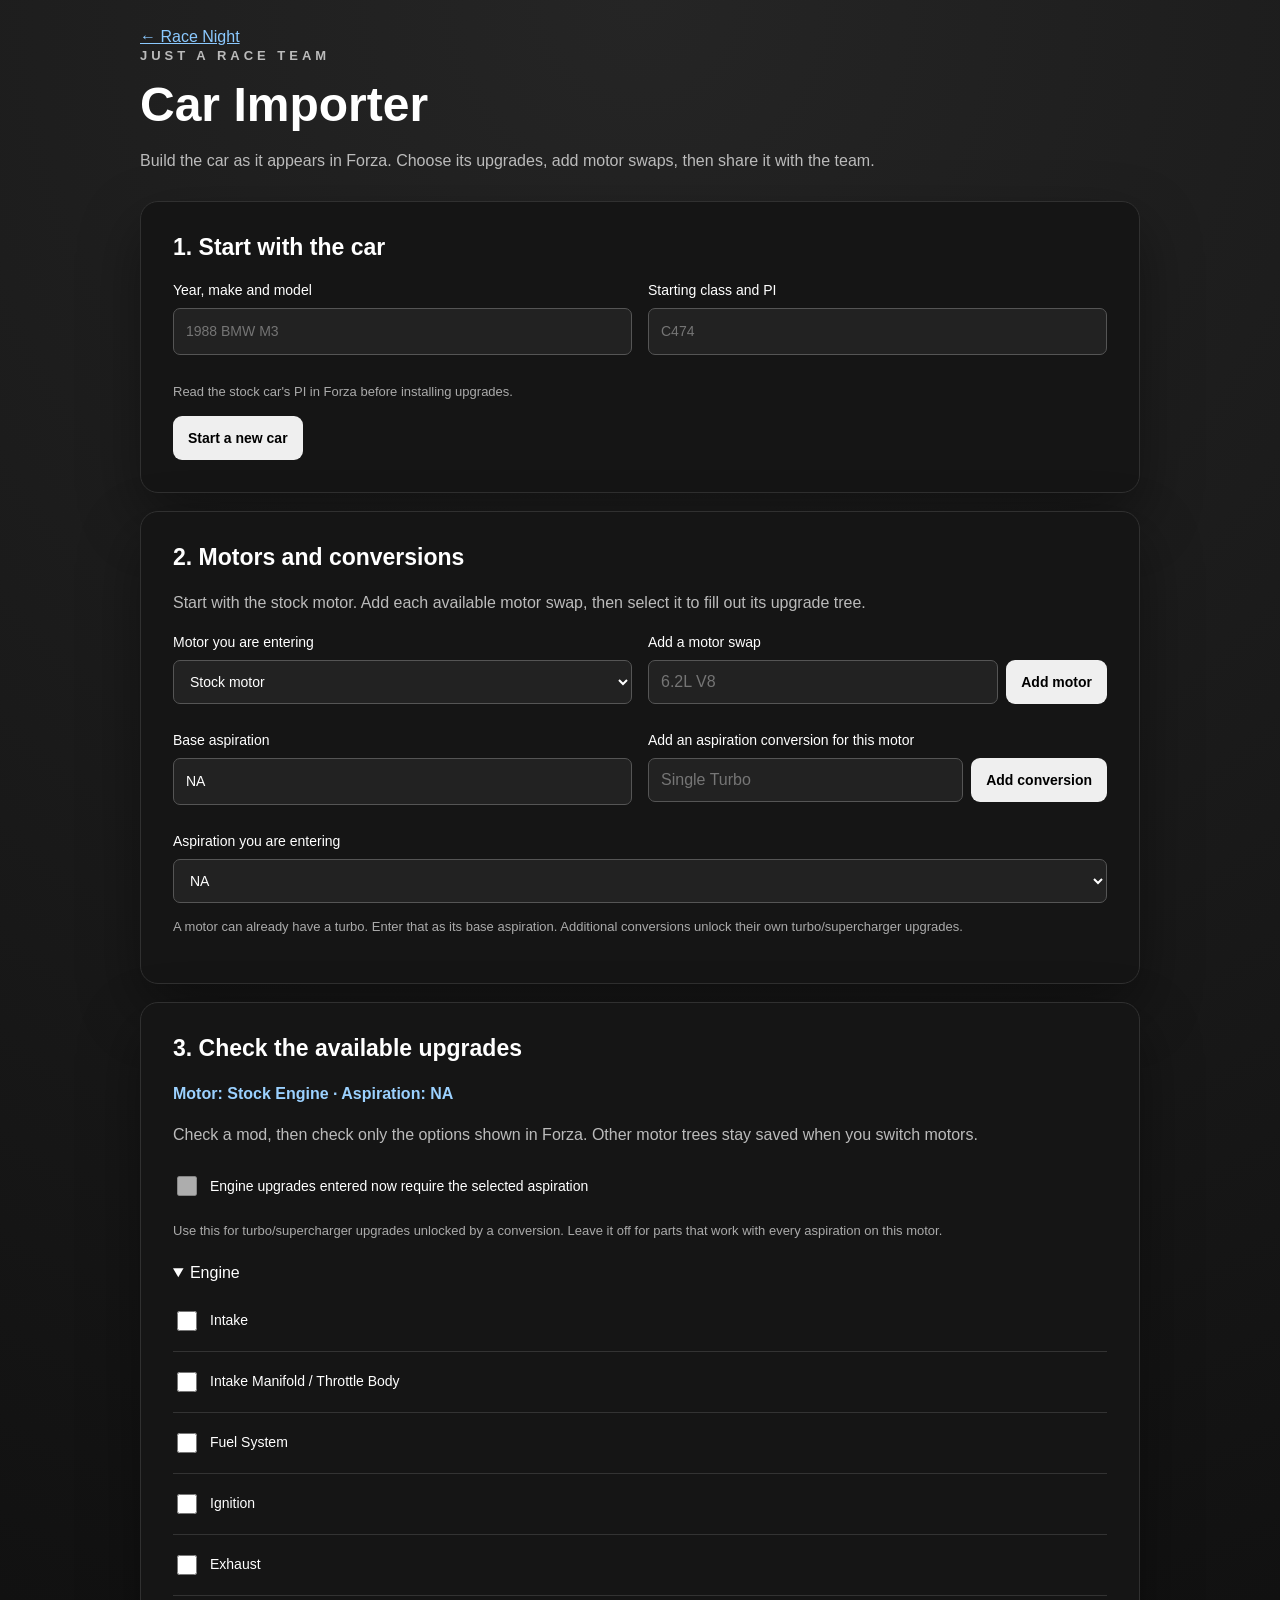
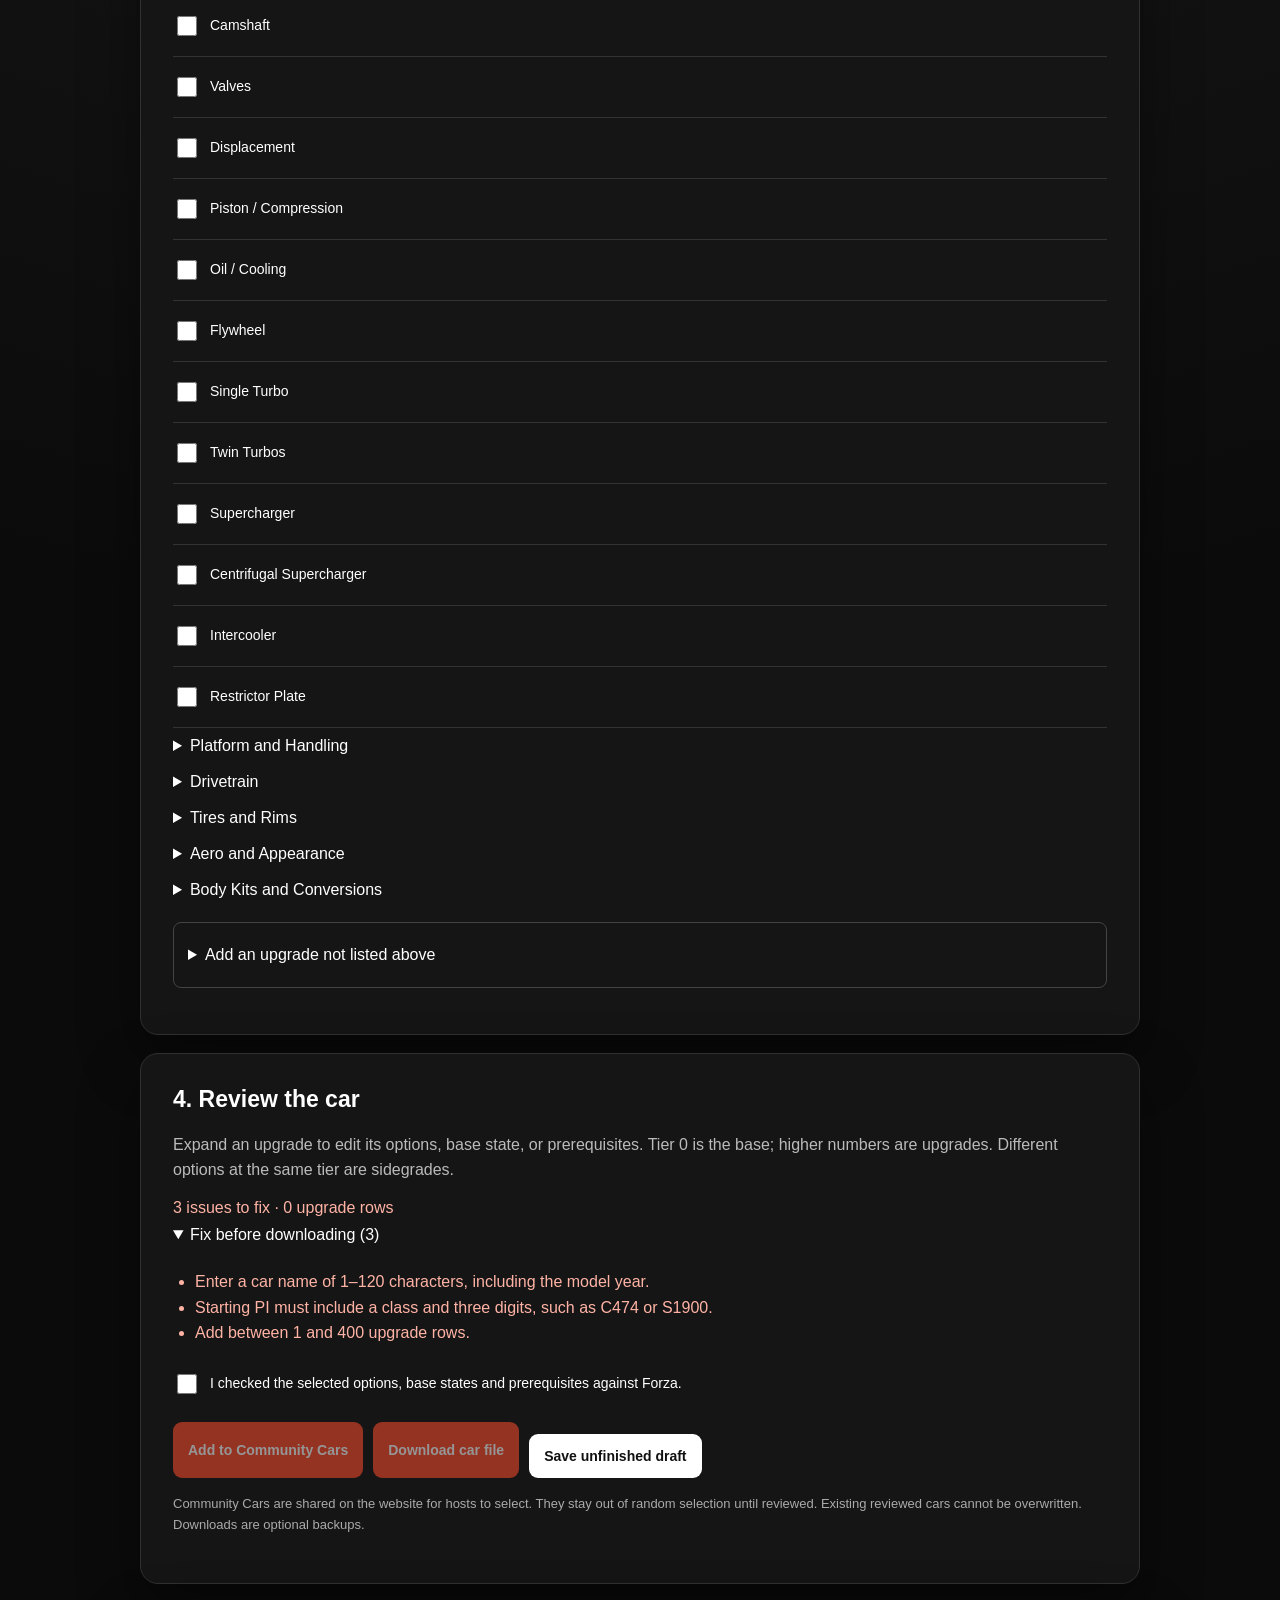
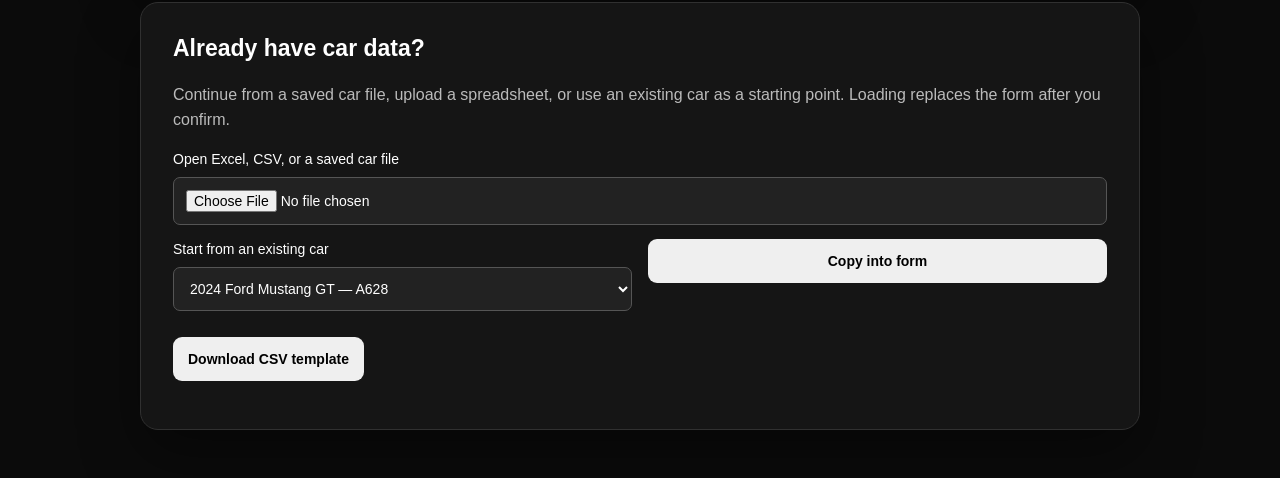
==== importer.html @ a51fe760 "Add guided car builder and community car submissions" ====
<!DOCTYPE html>
<html lang="en">
<head>
    <meta charset="UTF-8">
    <meta name="viewport" content="width=device-width, initial-scale=1.0">
    <meta name="description" content="Build and review a Forza car upgrade tree for Just A Race Team.">
    <title>Car Importer · Just A Race Team</title>
    <link rel="stylesheet" href="style.css?v=10">
    <link rel="stylesheet" href="importer.css?v=1">
</head>
<body>
<main class="app importer-app">
    <header class="importer-header">
        <a href="index.html">← Race Night</a>
        <p class="eyebrow">JUST A RACE TEAM</p>
        <h1>Car Importer</h1>
        <p>Build the car as it appears in Forza. Choose its upgrades, add motor swaps, then share it with the team.</p>
    </header>

    <section class="game-card importer-section" aria-labelledby="carHeading">
        <h2 id="carHeading">1. Start with the car</h2>
        <div class="importer-grid">
            <label>Year, make and model<input id="importCarName" maxlength="120" placeholder="1988 BMW M3" autocomplete="off"></label>
            <label>Starting class and PI<input id="importCarPI" maxlength="6" placeholder="C474" autocomplete="off"></label>
        </div>
        <p class="importer-hint">Read the stock car's PI in Forza before installing upgrades.</p>
        <p id="draftStorageStatus" class="importer-hint" role="status"></p>
        <button id="newCar" type="button">Start a new car</button>
    </section>

    <section class="game-card importer-section" aria-labelledby="engineHeading">
        <h2 id="engineHeading">2. Motors and conversions</h2>
        <p>Start with the stock motor. Add each available motor swap, then select it to fill out its upgrade tree.</p>
        <div class="importer-grid">
            <label>Motor you are entering<select id="importEngine"></select></label>
            <div><label for="newEngine">Add a motor swap</label><div class="importer-inline"><input id="newEngine" maxlength="100" placeholder="6.2L V8"><button id="addEngine" type="button">Add motor</button></div></div>
        </div>
        <div class="importer-grid">
            <label>Base aspiration<input id="baseAspiration" maxlength="100" value="NA" placeholder="NA, Twin Turbos…"></label>
            <div><label for="newAspiration">Add an aspiration conversion for this motor</label><div class="importer-inline"><input id="newAspiration" maxlength="100" placeholder="Single Turbo"><button id="addAspiration" type="button">Add conversion</button></div></div>
        </div>
        <label>Aspiration you are entering<select id="importAspiration"></select></label>
        <p class="importer-hint">A motor can already have a turbo. Enter that as its base aspiration. Additional conversions unlock their own turbo/supercharger upgrades.</p>
    </section>

    <section class="game-card importer-section" aria-labelledby="upgradeHeading">
        <h2 id="upgradeHeading">3. Check the available upgrades</h2>
        <p id="engineContext" class="importer-context"></p>
        <p>Check a mod, then check only the options shown in Forza. Other motor trees stay saved when you switch motors.</p>
        <label class="importer-check"><input id="aspirationOnly" type="checkbox">Engine upgrades entered now require the selected aspiration</label>
        <p class="importer-hint">Use this for turbo/supercharger upgrades unlocked by a conversion. Leave it off for parts that work with every aspiration on this motor.</p>
        <div id="upgradeChecklist"></div>
        <details class="importer-custom"><summary>Add an upgrade not listed above</summary>
            <div class="importer-grid">
                <label>Category<select id="customCategory"></select></label>
                <label>Upgrade name<input id="customMod" maxlength="120" placeholder="Restrictor Plate"></label>
            </div>
            <button id="addCustomUpgrade" type="button">Add upgrade</button>
            <p class="importer-hint">It uses the selected motor and aspiration setting if its category is Engine. Enter its options below.</p>
        </details>
    </section>

    <section class="game-card importer-section" aria-labelledby="reviewHeading">
        <h2 id="reviewHeading">4. Review the car</h2>
        <p>Expand an upgrade to edit its options, base state, or prerequisites. Tier 0 is the base; higher numbers are upgrades. Different options at the same tier are sidegrades.</p>
        <div id="importStatus" role="status" aria-live="polite"></div>
        <div id="importMessages"></div>
        <label class="importer-check"><input id="confirmCar" type="checkbox">I checked the selected options, base states and prerequisites against Forza.</label>
        <div class="importer-actions">
            <button id="publishCar" class="primary-button" type="button" disabled>Add to Community Cars</button>
            <button id="downloadCar" class="primary-button" type="button" disabled>Download car file</button>
            <button id="downloadDraft" class="secondary-button" type="button">Save unfinished draft</button>
        </div>
        <p class="importer-hint">Community Cars are shared on the website for hosts to select. They stay out of random selection until reviewed. Existing reviewed cars cannot be overwritten. Downloads are optional backups.</p>
        <p id="publishStatus" role="status" aria-live="polite"></p>
        <div id="importRows"></div>
    </section>

    <section class="game-card importer-section" aria-labelledby="fileHeading">
        <h2 id="fileHeading">Already have car data?</h2>
        <p>Continue from a saved car file, upload a spreadsheet, or use an existing car as a starting point. Loading replaces the form after you confirm.</p>
        <label>Open Excel, CSV, or a saved car file<input id="importFile" type="file" accept=".xlsx,.csv,.tsv,.json"></label>
        <div id="sheetPicker" hidden><p>Choose the worksheets containing this car's real data. Leave example tabs unchecked.</p><div id="sheetChoices"></div><button id="loadSheets" type="button">Load selected worksheets</button></div>
        <div class="importer-grid">
            <label>Start from an existing car<select id="existingCar"></select></label>
            <button id="copyExistingCar" type="button">Copy into form</button>
        </div>
        <button id="downloadTemplate" type="button">Download CSV template</button>
        <p id="fileStatus" role="status" aria-live="polite"></p>
    </section>
</main>
<script type="module" src="importer.js?v=1"></script>
</body>
</html>
---- style.css ----
* {
    box-sizing: border-box;
}

.car-importer-link { color: #8bc9ff; }


body {
    margin: 0;
    min-height: 100vh;
    font-family: Arial, Helvetica, sans-serif;
    background: radial-gradient(circle at top, #252525, #0b0b0b 60%);
    color: white;
}


.app {
    width: min(900px, 92%);
    margin: 0 auto;
    padding: 70px 0 30px;
}


/* =========================================================
   HERO
   ========================================================= */

.hero {
    text-align: center;
    margin-bottom: 45px;
}


.eyebrow {
    margin: 0 0 10px;
    font-size: 13px;
    font-weight: bold;
    letter-spacing: 4px;
    color: #ff4d30;
}


.hero h1 {
    margin: 0;
    font-size: clamp(38px, 7vw, 70px);
    letter-spacing: -2px;
}


.subtitle {
    margin-top: 14px;
    color: #a7a7a7;
    font-size: 18px;
}


/* =========================================================
   CARDS
   ========================================================= */

.game-card {
    background: #151515;
    border: 1px solid #303030;
    border-radius: 18px;
    padding: 40px;
    box-shadow: 0 25px 60px rgba(0, 0, 0, 0.4);
}


.game-section {
    text-align: center;
}


.game-section h2 {
    margin-top: 0;
    font-size: 28px;
}


.game-section p {
    color: #999;
}


/* =========================================================
   BUTTONS
   ========================================================= */

button {
    width: 100%;
    max-width: 360px;
    padding: 16px 20px;
    border-radius: 9px;
    border: none;
    font-size: 17px;
    font-weight: bold;
    cursor: pointer;
    transition: 0.2s;
}


button:hover {
    transform: translateY(-2px);
}


button:disabled {
    opacity: 0.45;
    cursor: not-allowed;
    transform: none;
}


.primary-button {
    background: #ff4d30;
    color: white;
}


.primary-button:hover:not(:disabled) {
    background: #ff654d;
}


.secondary-button {
    background: white;
    color: #111;
    margin-top: 12px;
}


.secondary-button:hover:not(:disabled) {
    background: #dddddd;
}


.dark-button {
    margin-top: 12px;
    background: #252525;
    color: white;
    border: 1px solid #444;
}


.dark-button:hover:not(:disabled) {
    background: #303030;
}


.end-button {
    margin-top: 12px;
    background: transparent;
    color: #ff6b6b;
    border: 1px solid #773333;
}


.end-button:hover:not(:disabled) {
    background: #351515;
}


.wide-button {
    max-width: none;
}


/* =========================================================
   INPUTS
   ========================================================= */

input,
select {
    width: 100%;
    max-width: 360px;
    padding: 16px;
    background: #090909;
    color: white;
    border: 1px solid #444;
    border-radius: 9px;
    font-size: 18px;
    font-weight: bold;
    outline: none;
}


.room-code-input {
    text-align: center;
    font-size: 22px;
    letter-spacing: 5px;
    text-transform: uppercase;
}


.name-input {
    text-align: center;
    font-size: 20px;
    letter-spacing: 1px;
}


select {
    max-width: none;
    text-align: left;
}


input:focus,
select:focus {
    border-color: #ff4d30;
}


.input-label {
    display: block;
    margin-bottom: 10px;
    color: #888;
    font-size: 12px;
    font-weight: bold;
    letter-spacing: 2px;
}


/* =========================================================
   DIVIDERS
   ========================================================= */

.divider {
    display: flex;
    align-items: center;
    gap: 20px;
    margin: 38px 0;
    color: #666;
}


.divider::before,
.divider::after {
    content: "";
    height: 1px;
    flex: 1;
    background: #333;
}


/* =========================================================
   GENERAL
   ========================================================= */

.message {
    min-height: 20px;
    margin-bottom: 0;
}


.center-message {
    text-align: center;
}


.error {
    color: #ff6b6b !important;
}


.success {
    color: #7ee787 !important;
}


.hidden {
    display: none !important;
}


/* =========================================================
   LOBBY
   ========================================================= */

.lobby-card {
    text-align: left;
}


.lobby-header {
    display: flex;
    align-items: center;
    justify-content: space-between;
    gap: 20px;
    margin-bottom: 30px;
}


.lobby-header h2 {
    margin: 5px 0 0;
    font-size: 32px;
}


#lobbyRoomCode,
#gameRoomCode {
    color: #ff4d30;
    letter-spacing: 3px;
}


.small-button {
    width: auto;
    max-width: none;
    padding: 10px 18px;
    background: transparent;
    color: #aaa;
    border: 1px solid #444;
}


.small-button:hover {
    color: white;
    border-color: #777;
}


.lobby-meta {
    padding: 18px 20px;
    margin-bottom: 30px;
    background: #0c0c0c;
    border: 1px solid #303030;
    border-radius: 10px;
}


.lobby-meta span {
    display: block;
    margin-bottom: 6px;
    color: #777;
    font-size: 11px;
    letter-spacing: 2px;
}


.lobby-meta strong {
    font-size: 20px;
}


.player-list {
    margin-bottom: 25px;
    border: 1px solid #303030;
    border-radius: 10px;
    overflow: hidden;
}


.player-row {
    display: flex;
    align-items: center;
    justify-content: space-between;
    padding: 18px 20px;
    background: #0c0c0c;
    border-bottom: 1px solid #252525;
    font-size: 18px;
    font-weight: bold;
}


.player-row:last-child {
    border-bottom: none;
}


.host-badge {
    padding: 5px 9px;
    background: #ff4d30;
    color: white;
    border-radius: 5px;
    font-size: 10px;
    letter-spacing: 1px;
}


.lobby-note {
    margin: 25px 0;
    text-align: center;
    color: #888;
}


/* =========================================================
   ROUND / SETUP
   ========================================================= */

.round-header {
    display: flex;
    align-items: center;
    justify-content: space-between;
    margin-bottom: 20px;
}


.setup-label {
    margin: 0 0 8px;
    color: #777;
    font-size: 11px;
    font-weight: bold;
    letter-spacing: 2px;
}


.round-number {
    font-size: 42px;
    font-weight: bold;
    color: #ff4d30;
}


.ready-badge {
    padding: 8px 12px;
    border-radius: 7px;
    background: #1d6f42;
    color: white;
    font-size: 12px;
    font-weight: bold;
    letter-spacing: 2px;
}


.setup-card {
    padding: 22px;
    margin-bottom: 16px;
    background: #0c0c0c;
    border: 1px solid #303030;
    border-radius: 12px;
}


.setup-card h2 {
    margin: 0;
    font-size: 26px;
}


.setup-detail {
    margin: 8px 0 0;
    color: #999;
}


.race-heading {
    display: flex;
    align-items: center;
    justify-content: space-between;
    gap: 15px;
}


.race-type-badge {
    padding: 6px 9px;
    border-radius: 5px;
    background: #292929;
    color: white;
    font-size: 10px;
    font-weight: bold;
    letter-spacing: 1px;
}


/* =========================================================
   HOST
   ========================================================= */

.host-controls {
    margin-top: 30px;
}


.button-grid {
    display: grid;
    grid-template-columns: 1fr 1fr;
    gap: 12px;
    margin-bottom: 12px;
}


.button-grid button {
    max-width: none;
}


/* =========================================================
   STANDINGS
   ========================================================= */

.standings-table {
    overflow: hidden;
    border: 1px solid #303030;
    border-radius: 12px;
    background: #0c0c0c;
}


.standing-row {
    display: grid;
    grid-template-columns: 55px 1fr 80px 85px;
    align-items: center;
    gap: 10px;
    padding: 15px 18px;
    border-bottom: 1px solid #242424;
}


.standing-row:last-child {
    border-bottom: none;
}


.standing-header {
    color: #777;
    font-size: 11px;
    font-weight: bold;
    letter-spacing: 1px;
}


.standing-position {
    color: #ff4d30;
    font-size: 20px;
    font-weight: bold;
}


.standing-name {
    font-weight: bold;
}


.standing-points,
.standing-wins {
    text-align: right;
}


.standing-points {
    font-weight: bold;
}


.standing-wins {
    color: #aaa;
}


/* =========================================================
   RESULTS
   ========================================================= */

.finish-entry-row {
    display: grid;
    grid-template-columns: 85px 1fr;
    align-items: center;
    gap: 15px;
    margin: 15px 0;
}


.finish-place {
    font-size: 18px;
    font-weight: bold;
    color: #ff4d30;
}


.results-title {
    text-align: center;
    margin-bottom: 20px;
}


.results-title h2 {
    margin: 0;
    font-size: 40px;
    color: #ff4d30;
}


.result-row,
.reward-row {
    display: flex;
    align-items: center;
    justify-content: space-between;
    gap: 20px;
    padding: 18px 20px;
    margin-bottom: 10px;
    background: #0c0c0c;
    border: 1px solid #303030;
    border-radius: 10px;
}


.result-place {
    min-width: 55px;
    color: #ff4d30;
    font-size: 20px;
    font-weight: bold;
}


.result-name {
    flex: 1;
    font-size: 18px;
    font-weight: bold;
}


.result-points {
    color: #aaa;
    font-weight: bold;
}


.reward-info {
    flex: 1;
}


.reward-info strong {
    display: block;
    margin-bottom: 5px;
}


.reward-info span {
    color: #999;
}


/* =========================================================
   UPGRADE ROLLS
   ========================================================= */

.player-upgrade-card {
    margin-bottom: 18px;
    padding: 20px;
    background: #0c0c0c;
    border: 1px solid #303030;
    border-radius: 12px;
}


.player-upgrade-card h3 {
    margin: 0;
    font-size: 22px;
}


.upgrade-player-heading {
    display: flex;
    align-items: flex-start;
    justify-content: space-between;
    gap: 15px;
    margin-bottom: 16px;
}


.place-badge {
    padding: 6px 9px;
    background: #252525;
    border-radius: 6px;
    color: #ff4d30;
    font-size: 11px;
    font-weight: bold;
    letter-spacing: 1px;
}


.no-upgrade-box {
    padding: 18px;
    text-align: center;
    color: #888;
    border: 1px dashed #343434;
    border-radius: 9px;
}


.roll-grid {
    display: grid;
    grid-template-columns: repeat(2, minmax(0, 1fr));
    gap: 12px;
}


.roll-card {
    display: flex;
    flex-direction: column;
    min-height: 225px;
    padding: 17px;
    background: #151515;
    border: 1px solid #343434;
    border-radius: 10px;
}


.roll-card.selected-roll {
    border-color: #ff4d30;
}


.roll-number {
    margin-bottom: 8px;
    color: #777;
    font-size: 11px;
    font-weight: bold;
    letter-spacing: 1px;
}


.roll-category {
    margin-bottom: 4px;
    color: #ff4d30;
    font-size: 12px;
    font-weight: bold;
    text-transform: uppercase;
}


.roll-mod {
    margin-bottom: 12px;
    font-size: 17px;
    font-weight: bold;
}


.roll-option {
    margin-bottom: 12px;
    font-size: 21px;
    font-weight: bold;
}


.roll-current {
    margin-top: auto;
    color: #777;
    font-size: 12px;
}


.outcome-badge {
    display: inline-block;
    width: fit-content;
    margin-top: 10px;
    padding: 6px 8px;
    border-radius: 5px;
    font-size: 10px;
    font-weight: bold;
    letter-spacing: 1px;
}


.outcome-upgrade {
    background: #1d6f42;
    color: white;
}


.outcome-sidegrade {
    background: #344a7a;
    color: white;
}


.outcome-no-change {
    background: #383838;
    color: #ddd;
}


.outcome-locked {
    background: #5b321c;
    color: #ffd0a9;
}


.choose-upgrade-button {
    max-width: none;
    margin-top: 14px;
    padding: 12px;
    font-size: 14px;
}


.choice-status {
    margin-top: 12px;
    text-align: center;
    color: #aaa;
    font-size: 13px;
}


/* =========================================================
   GARAGES
   ========================================================= */

.garage-card {
    margin-bottom: 12px;
    background: #0c0c0c;
    border: 1px solid #303030;
    border-radius: 10px;
    overflow: hidden;
}


.garage-card summary {
    display: flex;
    align-items: center;
    justify-content: space-between;
    gap: 10px;
    padding: 17px 18px;
    cursor: pointer;
    font-weight: bold;
    list-style: none;
}


.garage-card summary::-webkit-details-marker {
    display: none;
}


.garage-count {
    color: #888;
    font-size: 12px;
    font-weight: normal;
}


.garage-content {
    padding: 0 18px 16px;
}


.garage-empty {
    color: #777;
}


.garage-upgrade-row {
    padding: 12px 0;
    border-top: 1px solid #242424;
}


.garage-category {
    color: #777;
    font-size: 10px;
    font-weight: bold;
    letter-spacing: 1px;
    text-transform: uppercase;
}


.garage-mod {
    margin-top: 3px;
    font-weight: bold;
}


.garage-option {
    margin-top: 4px;
    color: #ff8a74;
}


/* =========================================================
   FINAL
   ========================================================= */

.final-header {
    text-align: center;
    margin-bottom: 30px;
}


.final-header h2 {
    margin: 0;
    font-size: 38px;
}


.champion-card {
    padding: 35px 20px;
    text-align: center;
    background: #0c0c0c;
    border: 1px solid #47362a;
    border-radius: 14px;
}


.trophy {
    margin: 10px 0;
    font-size: 55px;
}


.champion-card h1 {
    margin: 5px 0;
    font-size: 38px;
    color: #ff4d30;
}


.champion-card p:last-child {
    color: #aaa;
    font-size: 18px;
}


/* =========================================================
   FOOTER
   ========================================================= */

footer {
    margin-top: 30px;
    text-align: center;
    color: #555;
    font-size: 13px;
}


/* =========================================================
   VERSION 7 — APPROXIMATE RACE MAP
   ========================================================= */

.race-map-card {
    margin-top: 14px;
}

.race-map-header {
    display: flex;
    align-items: center;
    justify-content: space-between;
    gap: 16px;
    margin-bottom: 14px;
}

.race-map-header strong {
    display: block;
    font-size: 20px;
}

.race-map-hint {
    padding: 6px 9px;
    border: 1px solid #3b3b3b;
    border-radius: 6px;
    color: #999;
    font-size: 9px;
    font-weight: bold;
    letter-spacing: 1.5px;
}

.race-map-frame {
    position: relative;
    width: min(100%, 480px);
    aspect-ratio: 4 / 5;
    margin: 0 auto;
    overflow: hidden;
    background: #070707;
    border: 1px solid #333;
    border-radius: 12px;
}

.race-map-frame img {
    display: block;
    width: 100%;
    height: 100%;
    object-fit: cover;
    filter:
        brightness(0.74)
        saturate(0.82)
        contrast(1.05);
}

.race-map-pin {
    position: absolute;
    left: 50%;
    top: 50%;
    width: 20px;
    height: 20px;
    z-index: 2;
    transform: translate(-50%, -50%);
    border: 3px solid #fff;
    border-radius: 50%;
    background: #ff4d30;
    box-shadow:
        0 0 0 4px rgba(0, 0, 0, 0.48),
        0 0 20px currentColor;
    color: #ff4d30;
    pointer-events: none;
}

.race-map-pin::after {
    content: "";
    position: absolute;
    inset: -9px;
    border: 2px solid currentColor;
    border-radius: 50%;
    opacity: 0.55;
    animation: raceMapPulse 1.8s ease-out infinite;
}

@keyframes raceMapPulse {
    0% {
        transform: scale(0.55);
        opacity: 0.7;
    }

    100% {
        transform: scale(1.45);
        opacity: 0;
    }
}

.map-race-street {
    background: #69d8f5;
    color: #69d8f5;
}

.map-race-road {
    background: #3f79ff;
    color: #3f79ff;
}

.map-race-drag {
    background: #ff4fa3;
    color: #ff4fa3;
}

.map-race-dirt,
.map-race-rally {
    background: #f2a52b;
    color: #f2a52b;
}

.map-race-cross-country {
    background: #51c878;
    color: #51c878;
}

.map-race-touge {
    background: #a777ff;
    color: #a777ff;
}

.race-map-note {
    margin: 13px 0 0;
    text-align: center;
    color: #888;
    font-size: 12px;
    line-height: 1.5;
}

.race-map-credit {
    margin: 7px 0 0;
    text-align: center;
    color: #606060;
    font-size: 10px;
}

.race-map-credit a {
    color: #777;
    text-decoration: none;
}

.race-map-credit a:hover {
    color: #aaa;
    text-decoration: underline;
}


/* =========================================================
   MOBILE
   ========================================================= */

@media (max-width: 600px) {

    .app {
        padding-top: 40px;
    }

    .game-card {
        padding: 25px 18px;
    }

    .hero {
        margin-bottom: 30px;
    }

    .lobby-header {
        align-items: flex-start;
    }

    .lobby-header h2 {
        font-size: 26px;
    }

    .button-grid,
    .roll-grid {
        grid-template-columns: 1fr;
    }

    .button-grid button {
        margin-top: 0;
    }

    .setup-card h2 {
        font-size: 22px;
    }

    .standing-row {
        grid-template-columns: 35px 1fr 55px 65px;
        padding: 13px 12px;
        font-size: 13px;
    }

    .finish-entry-row {
        grid-template-columns: 65px 1fr;
    }

    .result-row,
    .reward-row {
        padding: 14px;
    }

    .roll-card {
        min-height: 0;
    }

}


/* =========================================================
   VERSION 6 — GAME TABS
   ========================================================= */

.game-tabs {
    display: grid;
    grid-template-columns: 1fr 1fr;
    gap: 8px;
    margin: 0 0 30px;
    padding: 6px;
    background: #0b0b0b;
    border: 1px solid #303030;
    border-radius: 12px;
}

.game-tab {
    max-width: none;
    padding: 12px 16px;
    background: transparent;
    color: #8d8d8d;
    border: 1px solid transparent;
    border-radius: 8px;
    font-size: 14px;
}

.game-tab:hover {
    transform: none;
    color: white;
    background: #181818;
}

.game-tab.active {
    color: white;
    background: #252525;
    border-color: #444;
}


/* =========================================================
   VERSION 6 — FORZA-STYLE RACE COLORS
   ========================================================= */

.race-theme-card {
    border-left-width: 5px;
    transition:
        border-color 0.2s ease,
        box-shadow 0.2s ease;
}

.race-type-badge {
    border: 1px solid transparent;
}

.race-street {
    border-left-color: #69d8f5;
    box-shadow: inset 4px 0 18px rgba(105, 216, 245, 0.08);
}

.race-street .race-type-badge,
.race-type-badge.race-street {
    background: rgba(105, 216, 245, 0.16);
    border-color: rgba(105, 216, 245, 0.6);
    color: #9ceaff;
}

.race-road {
    border-left-color: #3f79ff;
    box-shadow: inset 4px 0 18px rgba(63, 121, 255, 0.08);
}

.race-road .race-type-badge,
.race-type-badge.race-road {
    background: rgba(63, 121, 255, 0.16);
    border-color: rgba(63, 121, 255, 0.6);
    color: #8bacff;
}

.race-drag {
    border-left-color: #ff4fa3;
    box-shadow: inset 4px 0 18px rgba(255, 79, 163, 0.08);
}

.race-drag .race-type-badge,
.race-type-badge.race-drag {
    background: rgba(255, 79, 163, 0.16);
    border-color: rgba(255, 79, 163, 0.62);
    color: #ff94c6;
}

.race-dirt,
.race-rally {
    border-left-color: #f2a52b;
    box-shadow: inset 4px 0 18px rgba(242, 165, 43, 0.08);
}

.race-dirt .race-type-badge,
.race-rally .race-type-badge,
.race-type-badge.race-dirt,
.race-type-badge.race-rally {
    background: rgba(242, 165, 43, 0.16);
    border-color: rgba(242, 165, 43, 0.62);
    color: #ffc768;
}

.race-cross-country {
    border-left-color: #51c878;
    box-shadow: inset 4px 0 18px rgba(81, 200, 120, 0.08);
}

.race-cross-country .race-type-badge,
.race-type-badge.race-cross-country {
    background: rgba(81, 200, 120, 0.16);
    border-color: rgba(81, 200, 120, 0.62);
    color: #83e2a3;
}

.race-touge {
    border-left-color: #a777ff;
    box-shadow: inset 4px 0 18px rgba(167, 119, 255, 0.08);
}

.race-touge .race-type-badge,
.race-type-badge.race-touge {
    background: rgba(167, 119, 255, 0.16);
    border-color: rgba(167, 119, 255, 0.62);
    color: #c6a8ff;
}


/* =========================================================
   VERSION 6 — APPLY / PASS DECISIONS
   ========================================================= */

.roll-decision-controls {
    display: grid;
    grid-template-columns: 1fr 1fr;
    gap: 8px;
    margin-top: 16px;
}

.roll-decision-controls button {
    width: 100%;
    max-width: none;
    margin: 0;
    padding: 11px 12px;
    font-size: 13px;
}

.apply-roll-button {
    background: #1f6d42;
    color: white;
    border: 1px solid #338e5b;
}

.apply-roll-button:hover {
    background: #287c4d;
}

.pass-roll-button {
    background: #292929;
    color: #bbb;
    border: 1px solid #4b4b4b;
}

.pass-roll-button:hover {
    color: white;
    background: #333;
}

.apply-roll-button.selected-decision {
    border-color: #72e5a3;
    box-shadow: 0 0 0 2px rgba(114, 229, 163, 0.18);
}

.pass-roll-button.selected-decision {
    border-color: #aaa;
    color: white;
    box-shadow: 0 0 0 2px rgba(255, 255, 255, 0.08);
}

.roll-decision-badge {
    margin-top: 12px;
    padding: 8px 10px;
    border-radius: 7px;
    text-align: center;
    font-size: 11px;
    font-weight: bold;
    letter-spacing: 1px;
}

.roll-decision-apply {
    color: #88efb2;
    background: rgba(45, 150, 91, 0.13);
    border: 1px solid rgba(67, 191, 116, 0.38);
}

.roll-decision-pass {
    color: #aaa;
    background: #202020;
    border: 1px solid #3a3a3a;
}


/* =========================================================
   VERSION 6 — BUILD COMPARISON TABLE
   ========================================================= */

.build-comparison-heading {
    display: flex;
    align-items: flex-end;
    justify-content: space-between;
    gap: 24px;
    margin-bottom: 18px;
}

.build-comparison-heading h2 {
    margin: 0;
    font-size: 28px;
}

.build-comparison-heading .setup-detail {
    max-width: 380px;
    margin: 0;
    text-align: right;
}

.build-color-legend {
    display: flex;
    flex-wrap: wrap;
    gap: 7px;
    margin-bottom: 18px;
}

.legend-chip {
    display: inline-flex;
    align-items: center;
    min-height: 28px;
    padding: 5px 9px;
    border-radius: 6px;
    border: 1px solid rgba(255, 255, 255, 0.16);
    font-size: 10px;
    font-weight: bold;
    letter-spacing: 0.6px;
}

.build-comparison-scroll {
    width: 100%;
    overflow-x: auto;
    border: 1px solid #303030;
    border-radius: 12px;
    background: #090909;
}

.build-table {
    width: max-content;
    min-width: 100%;
    border-collapse: separate;
    border-spacing: 0;
    font-size: 13px;
}

.build-table th,
.build-table td {
    min-width: 165px;
    padding: 11px 12px;
    border-right: 1px solid #292929;
    border-bottom: 1px solid #292929;
    vertical-align: middle;
}

.build-table th:last-child,
.build-table td:last-child {
    border-right: none;
}

.build-table thead th {
    position: sticky;
    top: 0;
    z-index: 2;
    background: #151515;
    color: #aaa;
    text-align: left;
    font-size: 11px;
    letter-spacing: 1px;
}

.build-table .build-mod-column {
    position: sticky;
    left: 0;
    z-index: 3;
    min-width: 235px;
    max-width: 235px;
    background: #111;
    color: white;
    font-weight: bold;
}

.build-table thead .build-mod-column {
    z-index: 4;
    background: #181818;
}

.build-category-row th {
    padding: 9px 12px;
    background: #202020;
    color: #ff8a74;
    border-bottom: 1px solid #393939;
    font-size: 11px;
    letter-spacing: 1.5px;
    text-transform: uppercase;
}

.build-value {
    font-weight: bold;
    line-height: 1.25;
}

.build-changed {
    box-shadow: inset 0 0 0 1px rgba(255, 255, 255, 0.15);
}

.build-stock {
    background: #343434;
    color: #e1e1e1;
}

.build-street {
    background: #1e5e8d;
    color: #d9f2ff;
}

.build-sport {
    background: #286d42;
    color: #dcffe8;
}

.build-race {
    background: #8a2f35;
    color: #ffe3e5;
}

.build-offroad {
    background: #704b2d;
    color: #ffe9cd;
}

.build-rally {
    background: #807018;
    color: #fff6ad;
}

.build-drift {
    background: #633a88;
    color: #f0ddff;
}

.build-snow {
    background: #316f86;
    color: #def8ff;
}

.build-drag {
    background: #8d315f;
    color: #ffe0ef;
}

.build-semislick {
    background: #875126;
    color: #ffe6c9;
}

.build-turbo {
    background: #7d4a20;
    color: #ffe2bf;
}

.build-supercharger {
    background: #533f86;
    color: #eee6ff;
}

.build-awd {
    background: #276a70;
    color: #d9fcff;
}

.build-rwd {
    background: #745d25;
    color: #fff0c7;
}

.build-other {
    background: #303744;
    color: #e4ebf7;
}

.build-empty-message {
    padding: 30px 20px;
    color: #888;
    text-align: center;
}


@media (max-width: 600px) {

    .game-tabs {
        margin-bottom: 22px;
    }

    .game-tab {
        padding: 11px 8px;
        font-size: 12px;
    }

    .roll-decision-controls {
        grid-template-columns: 1fr;
    }

    .build-comparison-heading {
        display: block;
    }

    .build-comparison-heading .setup-detail {
        max-width: none;
        margin-top: 8px;
        text-align: left;
    }

    .build-table th,
    .build-table td {
        min-width: 150px;
        padding: 10px;
    }

    .build-table .build-mod-column {
        min-width: 190px;
        max-width: 190px;
    }

}

.roll-option.build-stock,
.roll-option.build-street,
.roll-option.build-sport,
.roll-option.build-race,
.roll-option.build-offroad,
.roll-option.build-rally,
.roll-option.build-drift,
.roll-option.build-snow,
.roll-option.build-drag,
.roll-option.build-semislick,
.roll-option.build-turbo,
.roll-option.build-supercharger,
.roll-option.build-awd,
.roll-option.build-rwd,
.roll-option.build-other {
    padding: 8px 10px;
    border-radius: 8px;
}


/* V8 dependency-aware build table */
.build-inactive {
    opacity: 0.38;
    font-style: italic;
}

/* V9 queue preview */
.queued-race { margin: 12px 0 20px; padding: 12px; border: 1px solid #465267; border-radius: 12px; }
.queue-map { position: relative; max-width: 520px; margin: auto; }
.queue-map img { display: block; width: 100%; border-radius: 8px; }
.queue-pin { position: absolute; width: 16px; height: 16px; border-radius: 50%; background: currentColor; border: 2px solid white; transform: translate(-50%, -50%); box-shadow: 0 0 0 3px #0009; }
button:disabled { cursor: default; opacity: .55; }
---- importer.css ----
.importer-app { width: min(1000px, 94%); padding-top: 28px; }
.importer-header { margin-bottom: 28px; }
.importer-header h1 { font-size: clamp(30px, 6vw, 48px); margin: 10px 0; }
.importer-app a { color: #8bc9ff; }
.importer-section { margin: 18px 0; padding: clamp(18px, 4vw, 32px); }
.importer-app h2 { margin-top: 0; font-size: 23px; }
.importer-app p { line-height: 1.6; color: #bbb; }
.importer-app label { display: block; font-size: 14px; line-height: 1.5; }
.importer-app input:not([type=checkbox]), .importer-app select, .importer-app textarea {
    display: block; width: 100%; max-width: 100%; margin: 7px 0 14px; padding: 12px;
    border: 1px solid #555; border-radius: 7px; background: #222; color: #fff; font: inherit;
}
.importer-app textarea { min-height: 100px; resize: vertical; }
.importer-app input[type=checkbox] { width: 20px; height: 20px; accent-color: #ff4d30; flex-shrink: 0; }
.importer-app :focus-visible { outline: 3px solid #8bc9ff; outline-offset: 3px; }
.importer-app button { width: auto; max-width: 100%; font-size: 14px; padding: 11px 15px; min-height: 44px; }
.importer-app button:hover { transform: none; }
.importer-app button:disabled { cursor: not-allowed; }
.importer-grid { display: grid; grid-template-columns: 1fr 1fr; gap: 16px; align-items: start; margin: 12px 0; }
.importer-inline { display: flex; align-items: start; gap: 8px; }
.importer-inline button { flex-shrink: 0; margin-top: 7px; }
.importer-app .importer-hint { color: #aaa; font-size: 13px; }
.importer-app .importer-context { color: #9bd1ff; font-weight: bold; }
.importer-app .importer-check { display: flex; gap: 10px; align-items: center; min-height: 44px; }
.importer-options { display: flex; flex-wrap: wrap; gap: 6px 18px; margin: 0 0 8px 30px; }
.importer-options label { display: flex; align-items: center; gap: 7px; min-height: 44px; }
.importer-mod { padding: 8px 0; border-bottom: 1px solid #333; }
.importer-custom, .importer-row { margin: 14px 0; border: 1px solid #444; border-radius: 8px; padding: 14px; }
.importer-app summary { cursor: pointer; padding: 6px 0; overflow-wrap: anywhere; line-height: 1.5; }
.importer-row[open] summary { margin-bottom: 14px; }
.importer-actions { display: flex; flex-wrap: wrap; gap: 10px; margin: 16px 0; }
.importer-tier { display: inline-block; padding: 5px 8px; margin: 3px; background: #252f38; border-radius: 5px; font-size: 13px; }
.importer-app .importer-error { color: #ffb3a5; }
.importer-app .importer-warning { color: #f0cc87; }
.importer-app .importer-success { color: #9ed7a5; }
.importer-app ul { padding-left: 22px; line-height: 1.6; overflow-wrap: anywhere; }
.importer-dependency { padding: 12px; background: #202020; border-radius: 8px; margin: 10px 0; }
.importer-remove { background: #41251f; color: #ffb3a5; }
.importer-option-note { margin-left: 30px; }
@media (max-width: 600px) {
    .importer-grid { grid-template-columns: 1fr; gap: 0; }
    .importer-app button { white-space: normal; }
    .importer-inline input { min-width: 0; }
    .importer-options { margin-left: 0; }
}
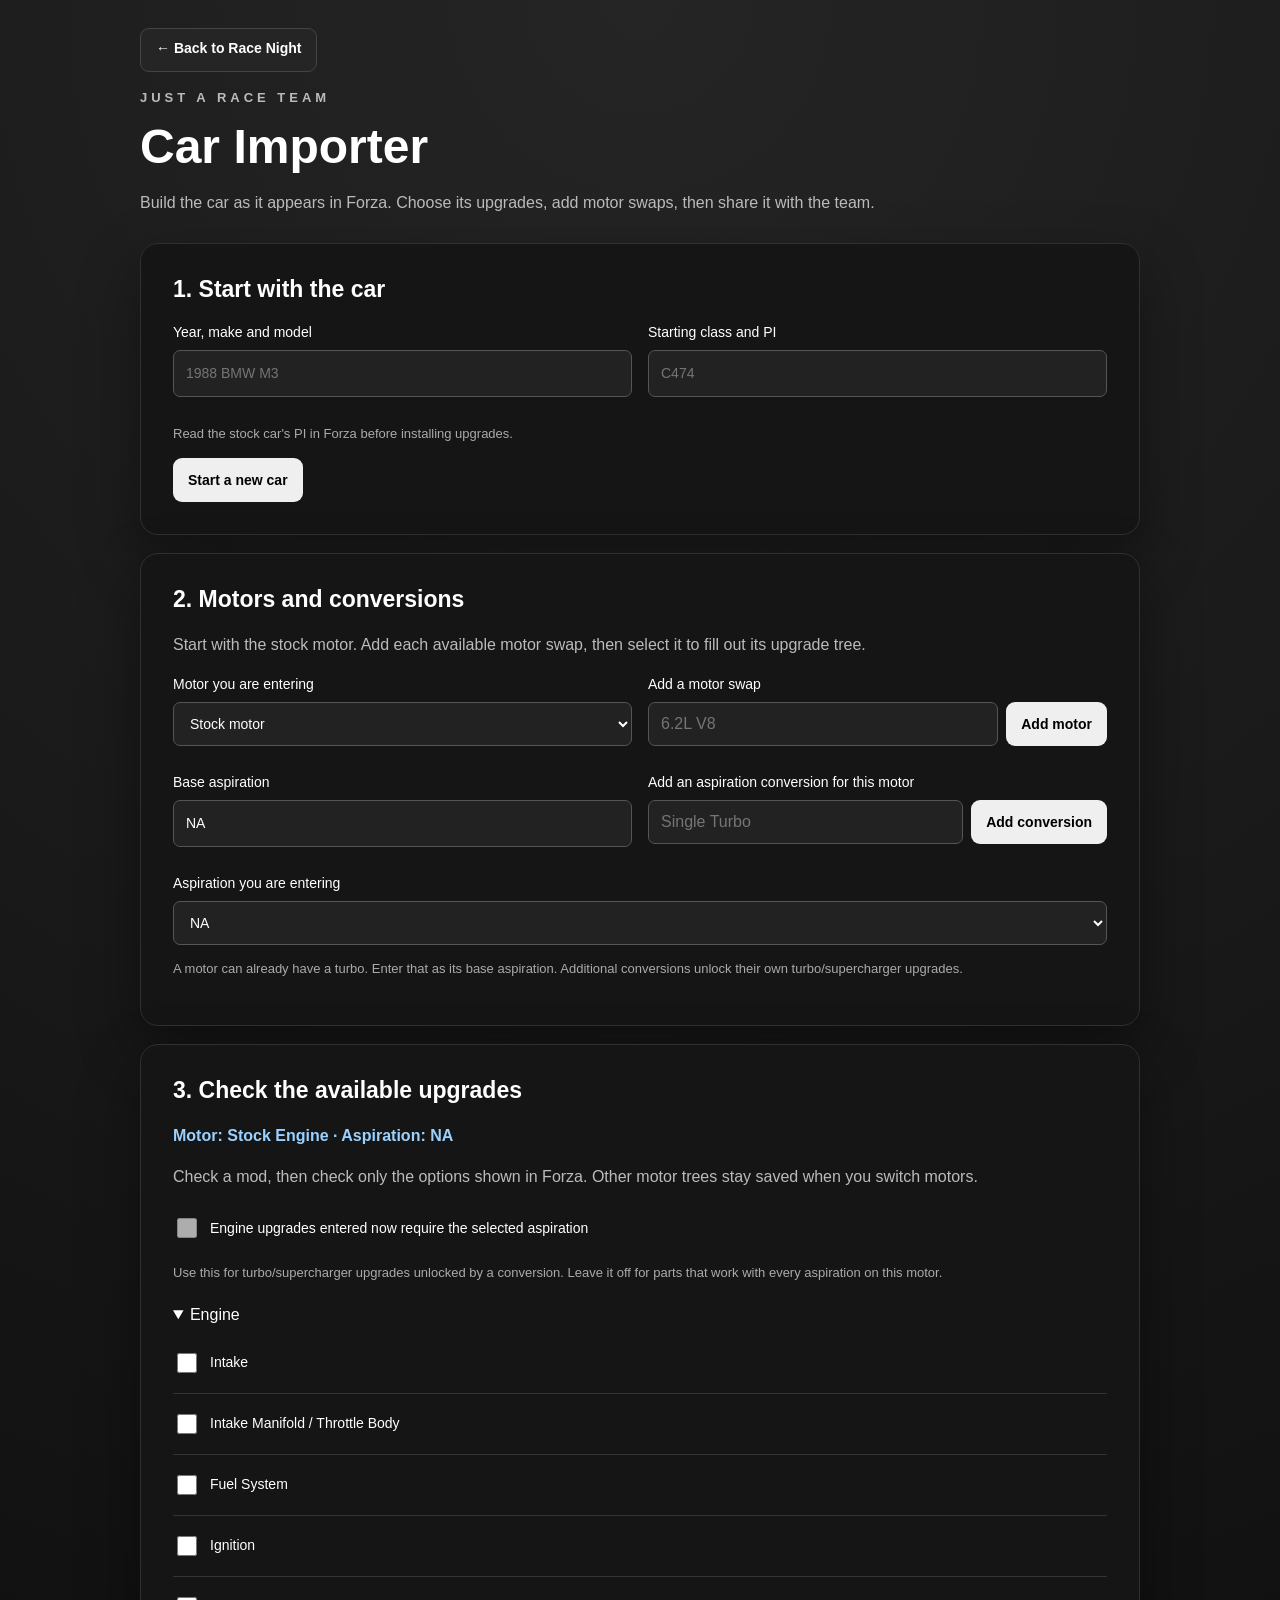
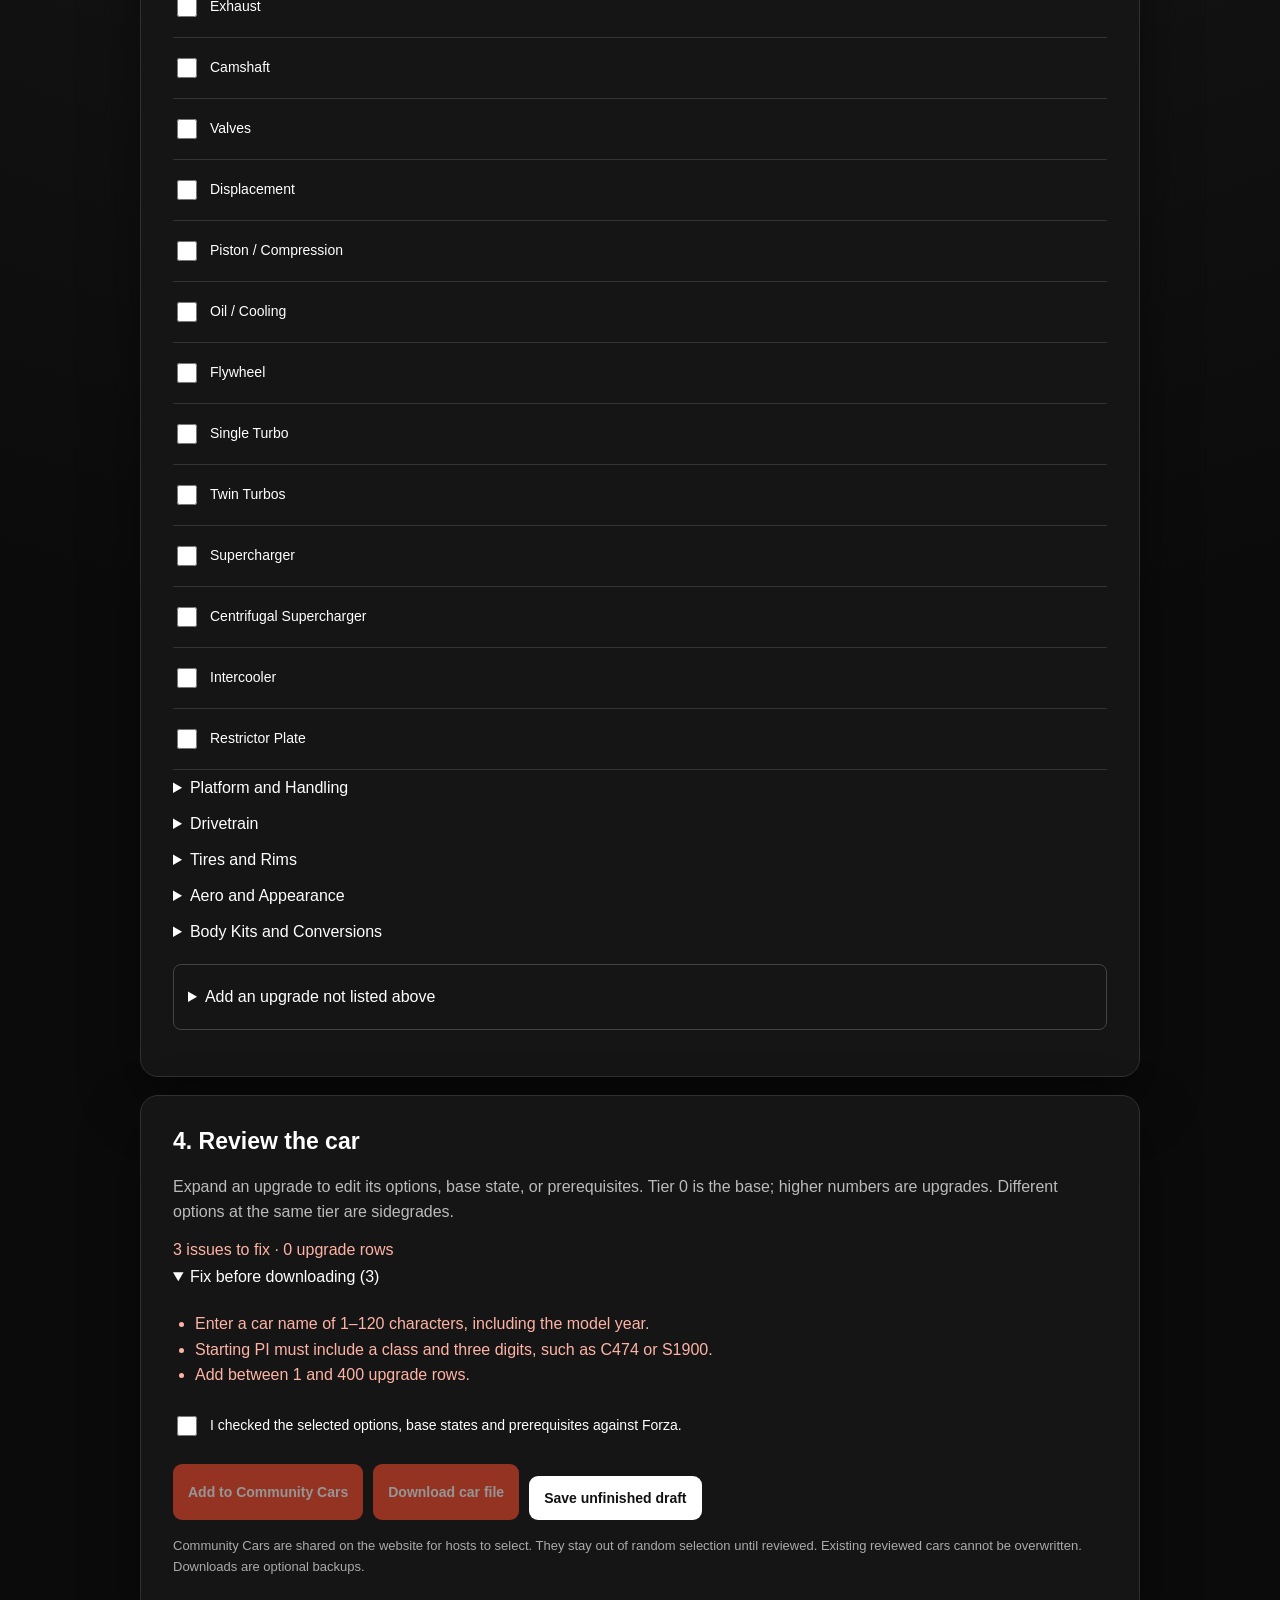
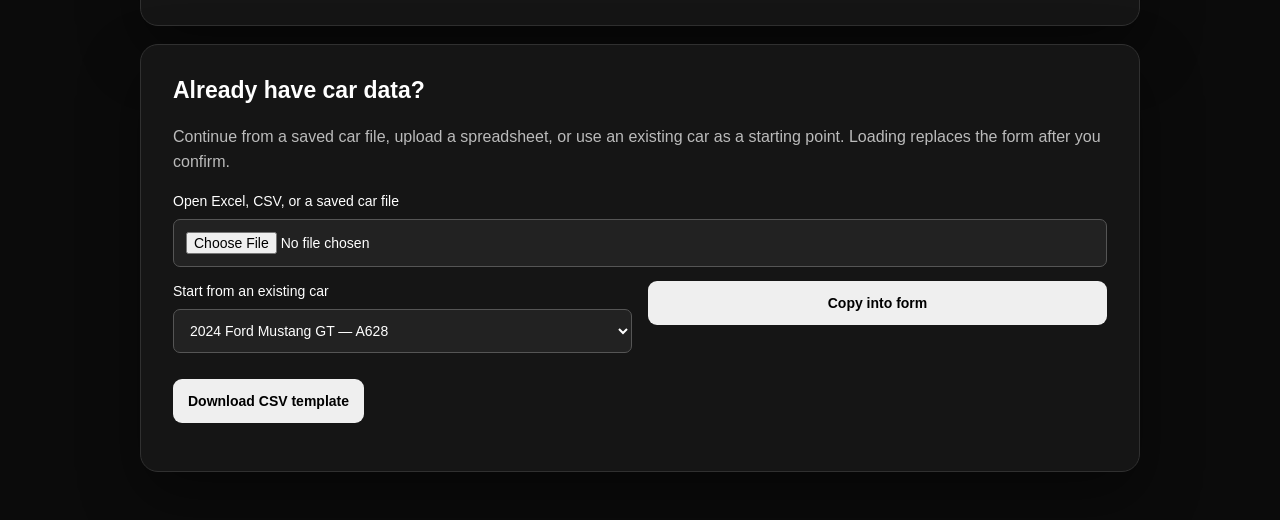
==== commit e9b7421d: "Style importer return link as a matching navigation button" ====
--- a/importer.html
+++ b/importer.html
@@ -5,13 +5,13 @@
     <meta name="viewport" content="width=device-width, initial-scale=1.0">
     <meta name="description" content="Build and review a Forza car upgrade tree for Just A Race Team.">
     <title>Car Importer · Just A Race Team</title>
-    <link rel="stylesheet" href="style.css?v=10">
-    <link rel="stylesheet" href="importer.css?v=1">
+    <link rel="stylesheet" href="style.css?v=11">
+    <link rel="stylesheet" href="importer.css?v=2">
 </head>
 <body>
 <main class="app importer-app">
     <header class="importer-header">
-        <a href="index.html">← Race Night</a>
+        <a href="index.html" class="car-importer-link dark-button importer-back-link">← Back to Race Night</a>
         <p class="eyebrow">JUST A RACE TEAM</p>
         <h1>Car Importer</h1>
         <p>Build the car as it appears in Forza. Choose its upgrades, add motor swaps, then share it with the team.</p>
--- a/style.css
+++ b/style.css
@@ -2,7 +2,23 @@
     box-sizing: border-box;
 }
 
-.car-importer-link { color: #8bc9ff; }
+.car-importer-link {
+    display: inline-block;
+    width: 100%;
+    max-width: 360px;
+    padding: 16px 20px;
+    border-radius: 9px;
+    font-size: 17px;
+    font-weight: bold;
+    text-align: center;
+    text-decoration: none;
+    transition: 0.2s;
+}
+
+.car-importer-link:focus-visible {
+    outline: 3px solid #ff4d30;
+    outline-offset: 4px;
+}
 
 
 body {
--- a/importer.css
+++ b/importer.css
@@ -1,7 +1,15 @@
 .importer-app { width: min(1000px, 94%); padding-top: 28px; }
 .importer-header { margin-bottom: 28px; }
 .importer-header h1 { font-size: clamp(30px, 6vw, 48px); margin: 10px 0; }
-.importer-app a { color: #8bc9ff; }
+.importer-app .importer-back-link {
+    width: auto;
+    margin: 0 0 16px;
+    padding: 11px 15px;
+    min-height: 44px;
+    color: white;
+    font-size: 14px;
+}
+.importer-app .importer-back-link:focus-visible { outline-color: #ff4d30; }
 .importer-section { margin: 18px 0; padding: clamp(18px, 4vw, 32px); }
 .importer-app h2 { margin-top: 0; font-size: 23px; }
 .importer-app p { line-height: 1.6; color: #bbb; }
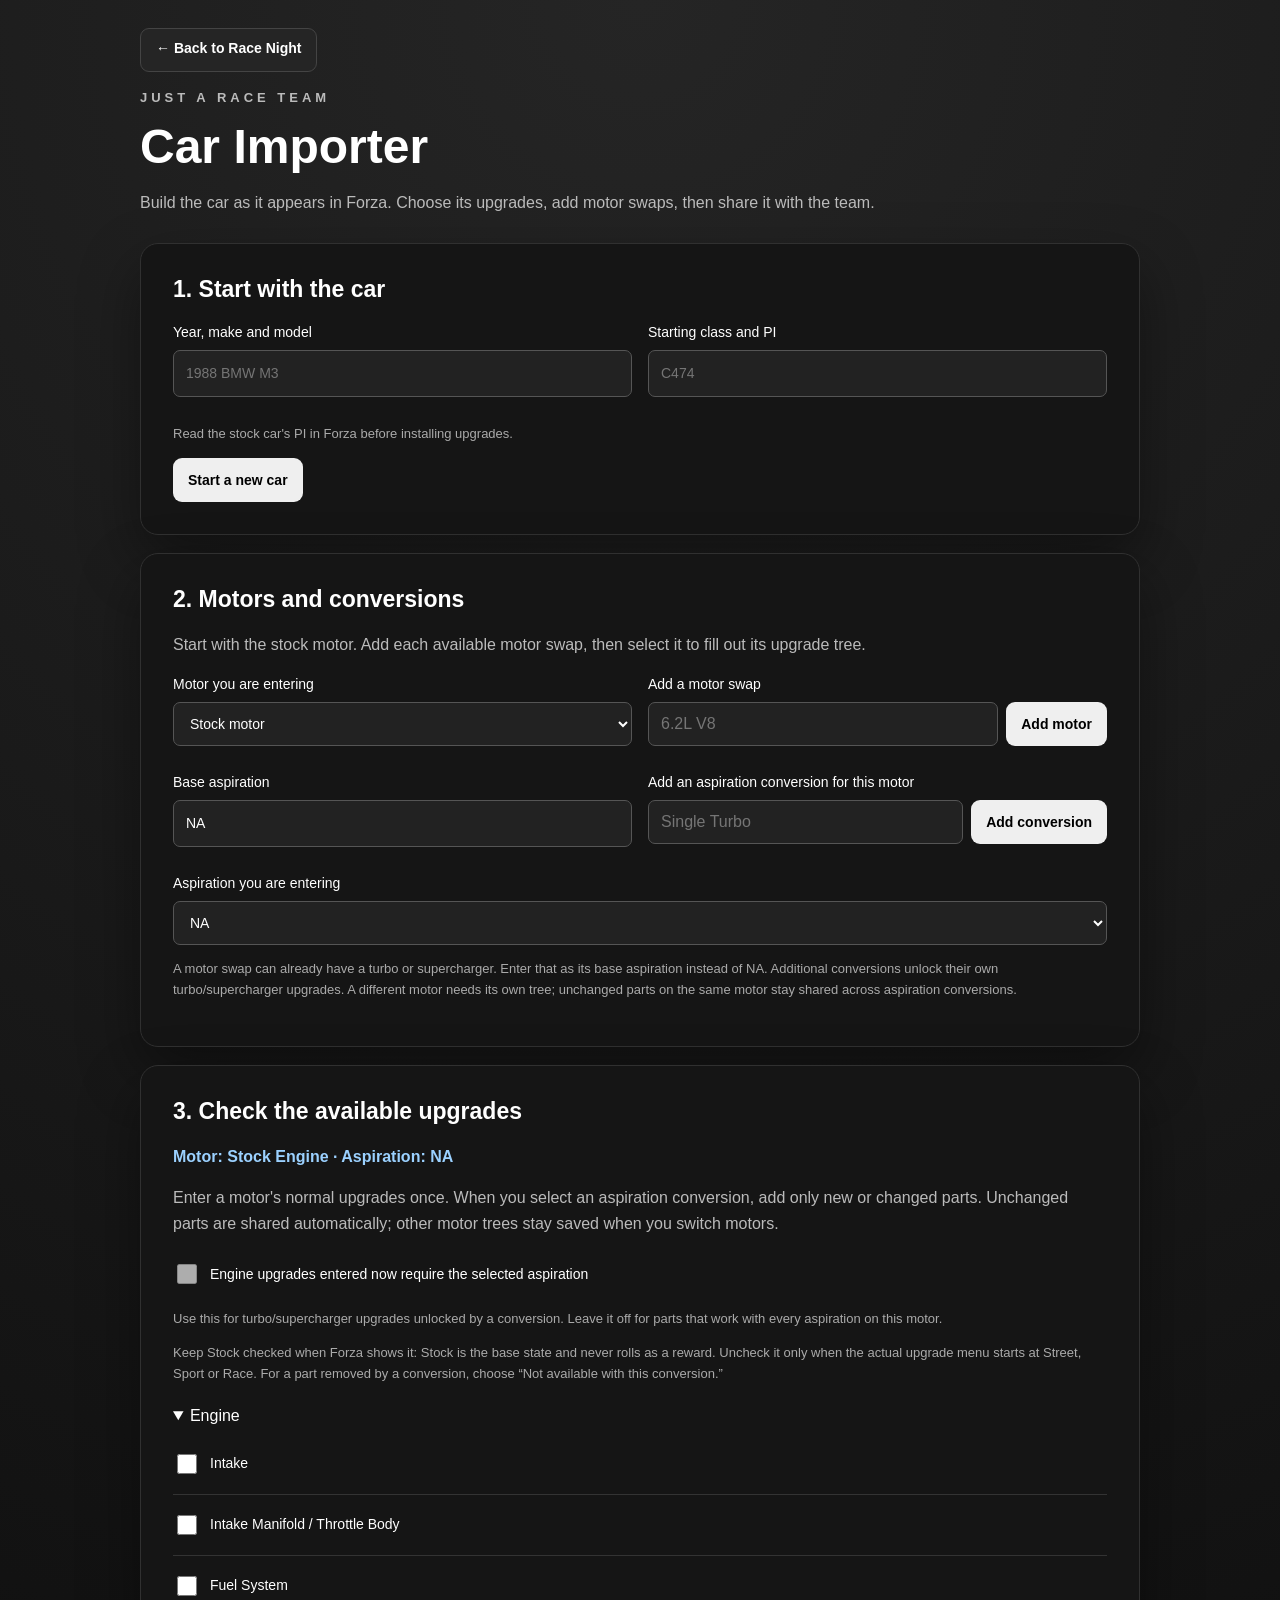
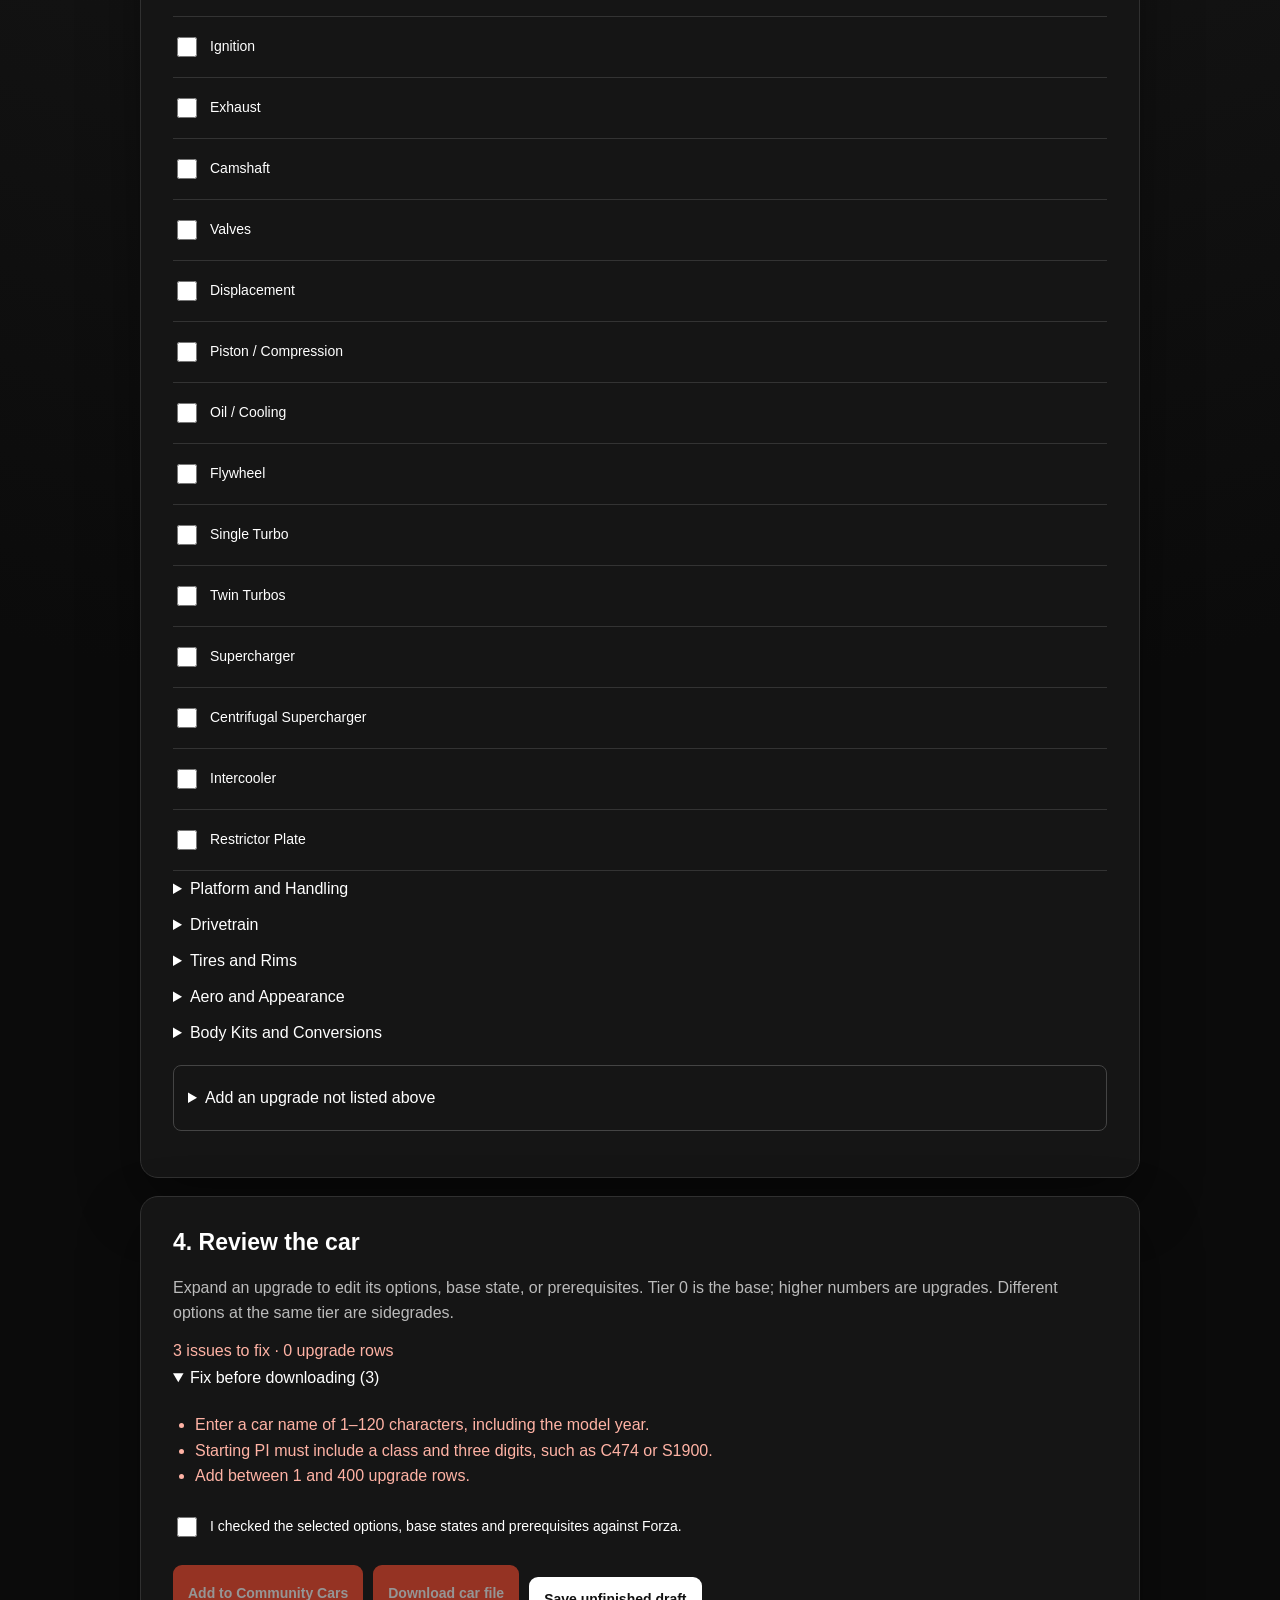
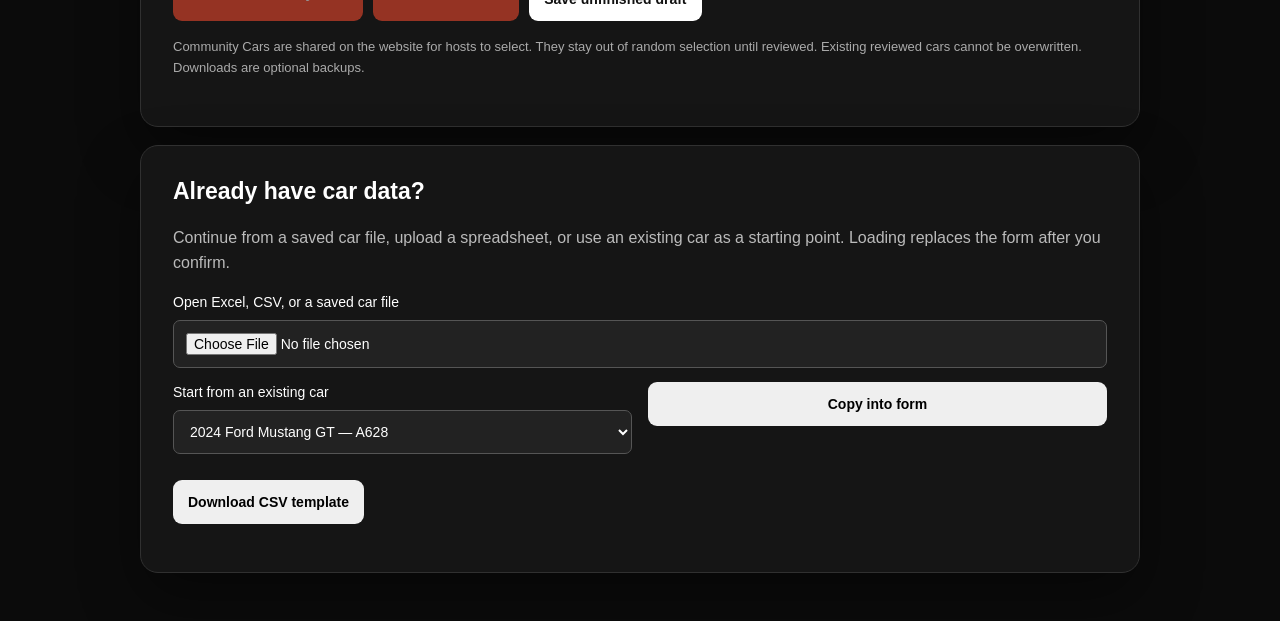
==== commit cce398ab: "Add reviewed Corvette and guide shared conversion upgrades" ====
--- a/importer.html
+++ b/importer.html
@@ -5,7 +5,7 @@
     <meta name="viewport" content="width=device-width, initial-scale=1.0">
     <meta name="description" content="Build and review a Forza car upgrade tree for Just A Race Team.">
     <title>Car Importer · Just A Race Team</title>
-    <link rel="stylesheet" href="style.css?v=11">
+    <link rel="stylesheet" href="style.css?v=12">
     <link rel="stylesheet" href="importer.css?v=2">
 </head>
 <body>
@@ -40,15 +40,16 @@
             <div><label for="newAspiration">Add an aspiration conversion for this motor</label><div class="importer-inline"><input id="newAspiration" maxlength="100" placeholder="Single Turbo"><button id="addAspiration" type="button">Add conversion</button></div></div>
         </div>
         <label>Aspiration you are entering<select id="importAspiration"></select></label>
-        <p class="importer-hint">A motor can already have a turbo. Enter that as its base aspiration. Additional conversions unlock their own turbo/supercharger upgrades.</p>
+        <p class="importer-hint">A motor swap can already have a turbo or supercharger. Enter that as its base aspiration instead of NA. Additional conversions unlock their own turbo/supercharger upgrades. A different motor needs its own tree; unchanged parts on the same motor stay shared across aspiration conversions.</p>
     </section>
 
     <section class="game-card importer-section" aria-labelledby="upgradeHeading">
         <h2 id="upgradeHeading">3. Check the available upgrades</h2>
         <p id="engineContext" class="importer-context"></p>
-        <p>Check a mod, then check only the options shown in Forza. Other motor trees stay saved when you switch motors.</p>
+        <p>Enter a motor's normal upgrades once. When you select an aspiration conversion, add only new or changed parts. Unchanged parts are shared automatically; other motor trees stay saved when you switch motors.</p>
         <label class="importer-check"><input id="aspirationOnly" type="checkbox">Engine upgrades entered now require the selected aspiration</label>
         <p class="importer-hint">Use this for turbo/supercharger upgrades unlocked by a conversion. Leave it off for parts that work with every aspiration on this motor.</p>
+        <p class="importer-hint">Keep Stock checked when Forza shows it: Stock is the base state and never rolls as a reward. Uncheck it only when the actual upgrade menu starts at Street, Sport or Race. For a part removed by a conversion, choose “Not available with this conversion.”</p>
         <div id="upgradeChecklist"></div>
         <details class="importer-custom"><summary>Add an upgrade not listed above</summary>
             <div class="importer-grid">
@@ -89,6 +90,6 @@
         <p id="fileStatus" role="status" aria-live="polite"></p>
     </section>
 </main>
-<script type="module" src="importer.js?v=1"></script>
+<script type="module" src="importer.js?v=2"></script>
 </body>
 </html>
--- a/style.css
+++ b/style.css
@@ -19,6 +19,28 @@
     outline: 3px solid #ff4d30;
     outline-offset: 4px;
 }
+
+.player-row .remove-player-button {
+    flex-shrink: 0;
+    min-height: 44px;
+    color: #ffb3a5;
+    border-color: #774238;
+}
+
+.player-row > span:first-child { min-width: 0; overflow-wrap: anywhere; }
+
+.roster-dialog {
+    width: min(520px, 94%);
+    max-height: 90vh;
+    overflow-y: auto;
+    padding: 24px;
+    border: 1px solid #444;
+    border-radius: 18px;
+    background: #151515;
+    color: white;
+}
+.roster-dialog::backdrop { background: rgb(0 0 0 / 75%); }
+.roster-dialog p { color: #bbb; line-height: 1.5; }
 
 
 body {
@@ -370,6 +392,7 @@
 
 .player-row {
     display: flex;
+    gap: 12px;
     align-items: center;
     justify-content: space-between;
     padding: 18px 20px;
